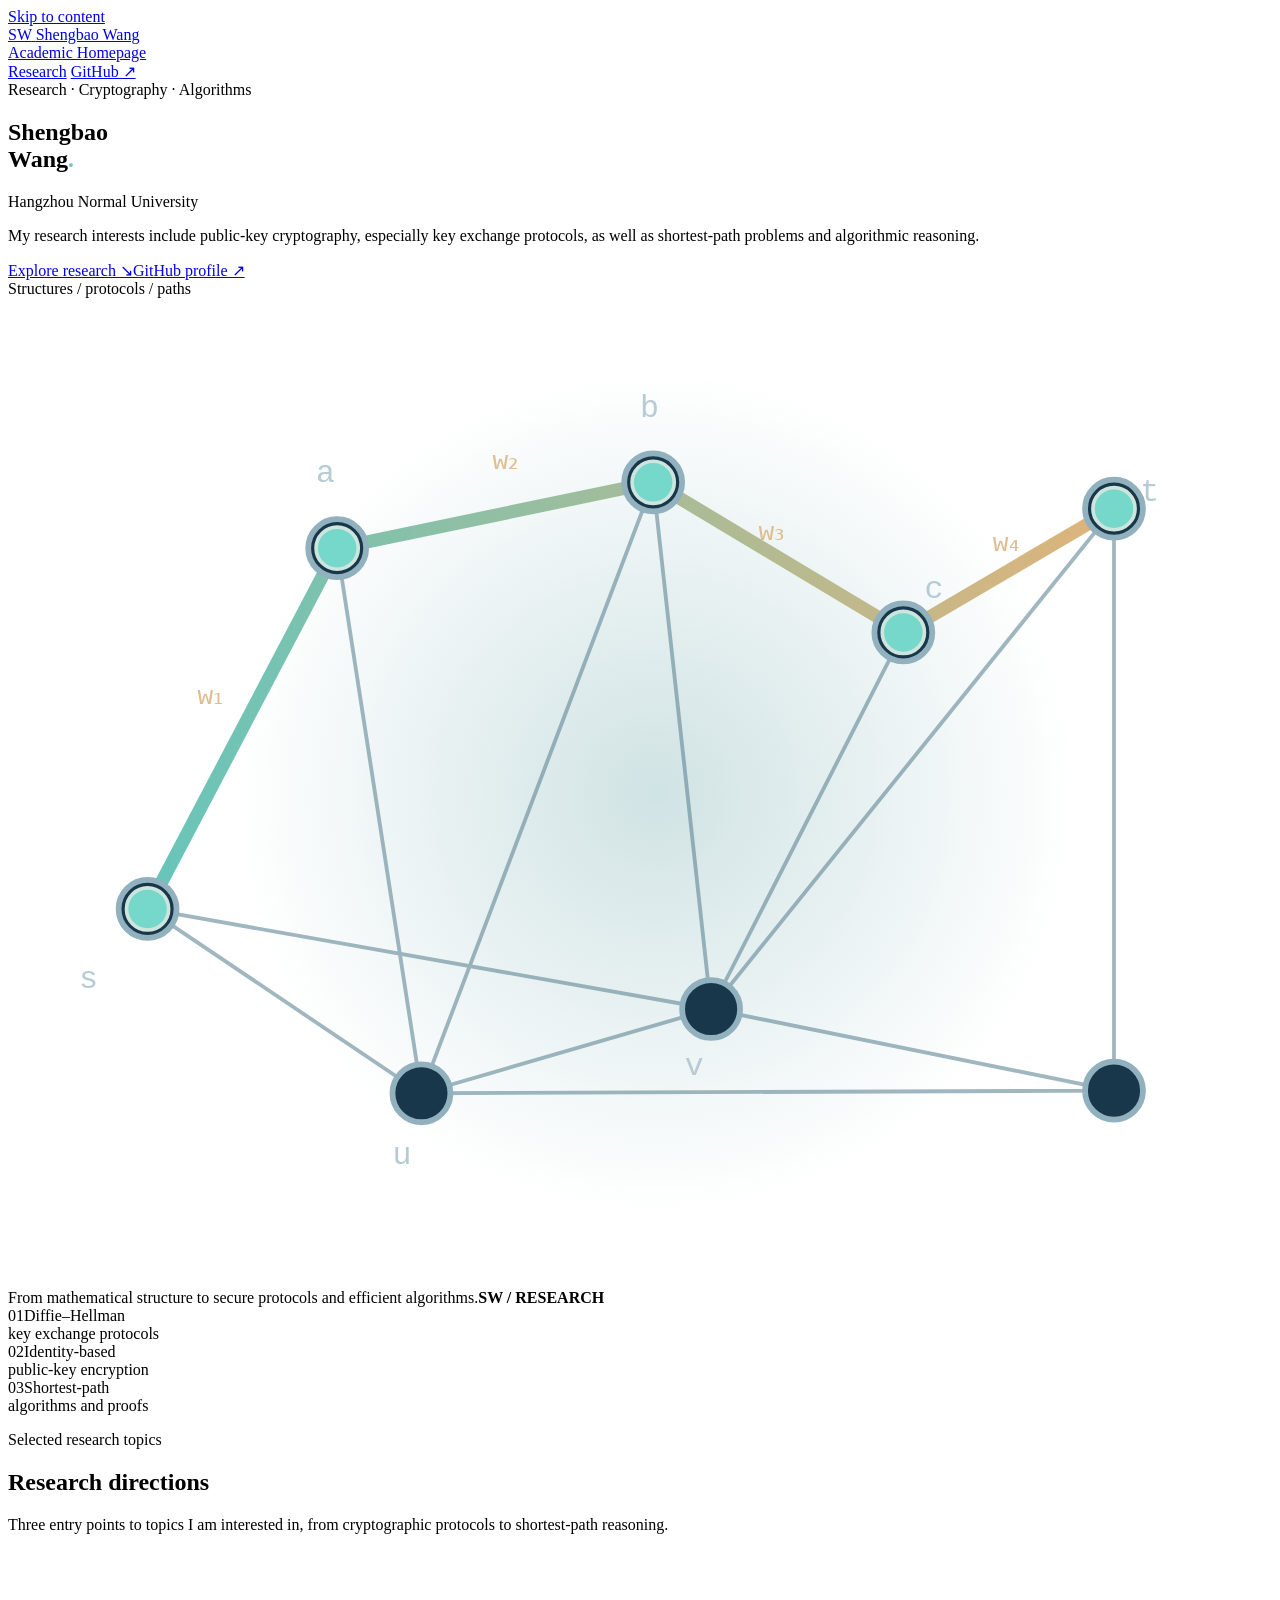
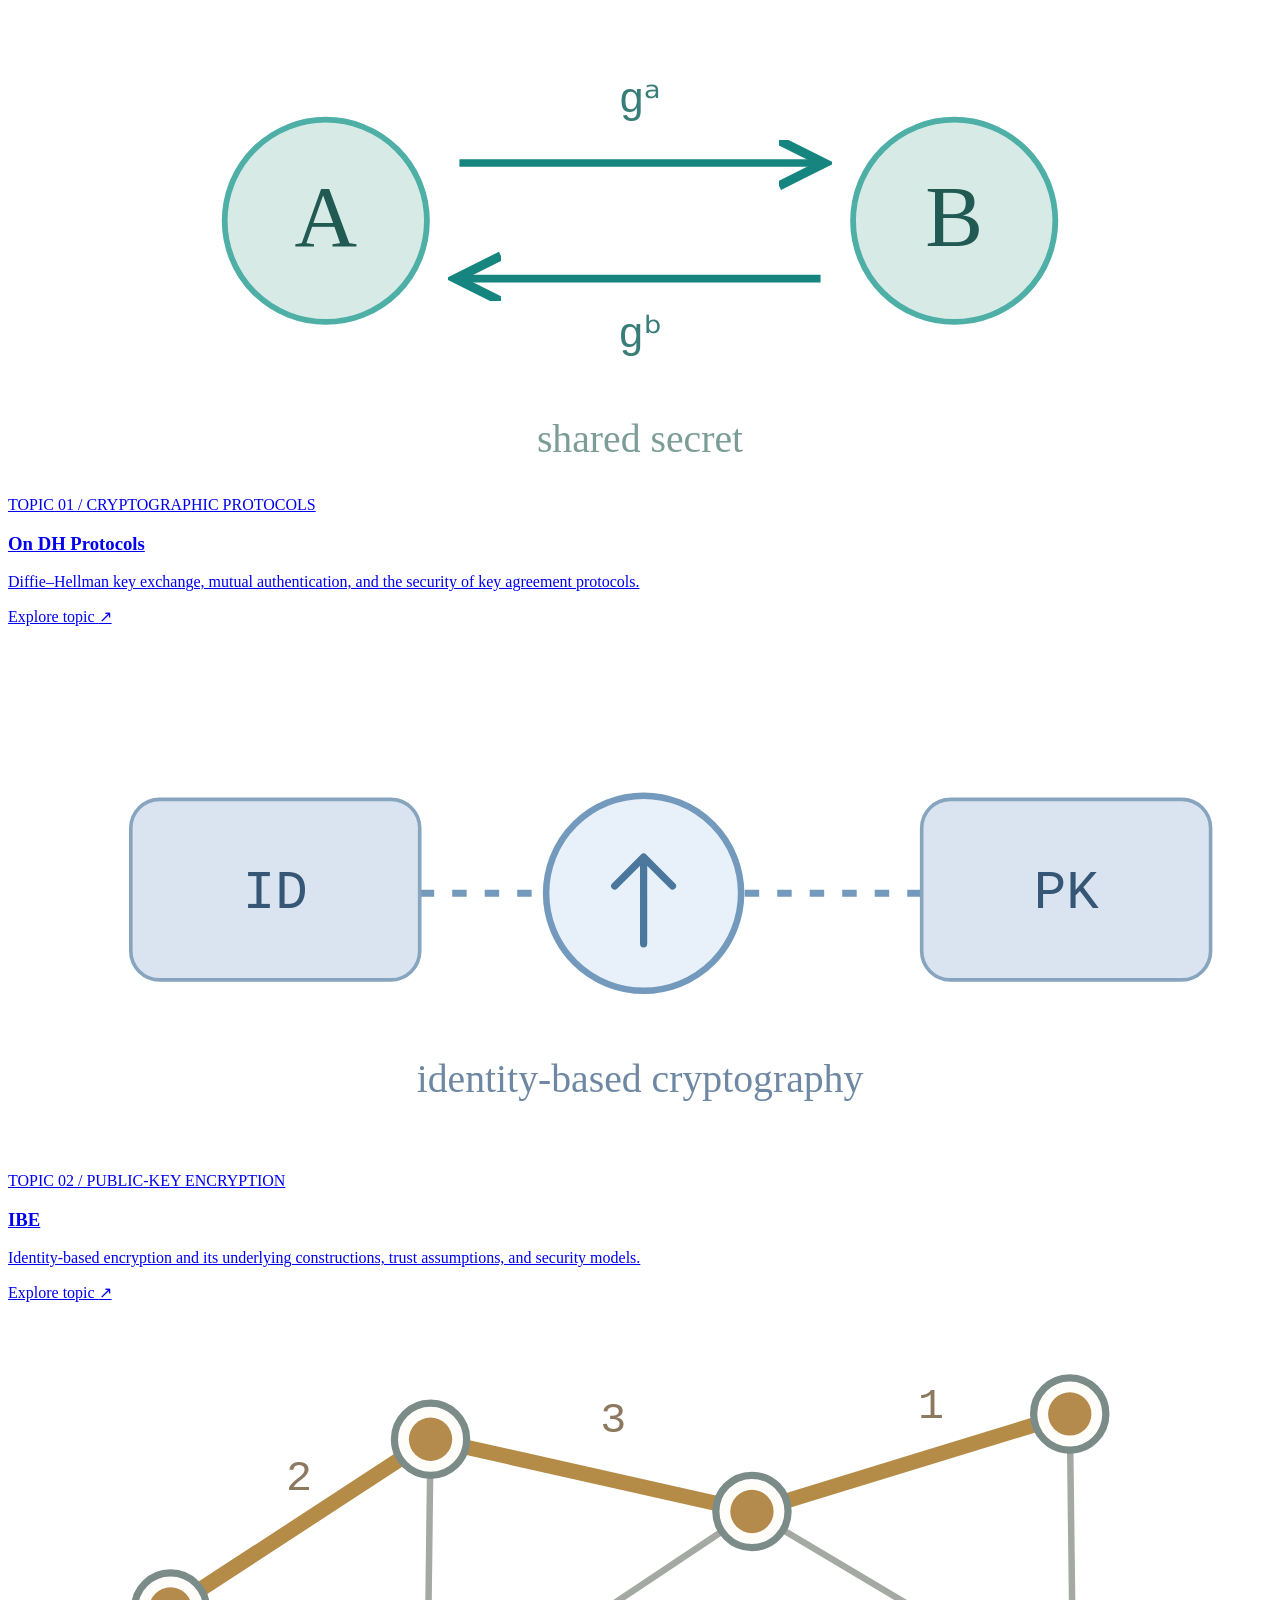
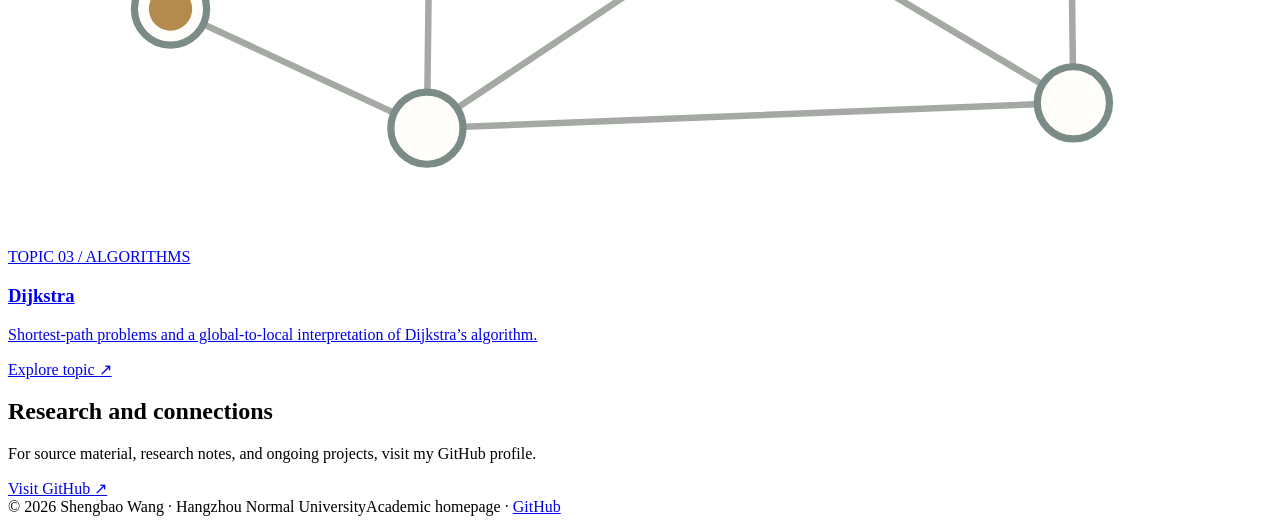
==== index.html @ 523c3961 "Add files via upload" ====
<!doctype html>
<html lang="en">
<head>
  <meta charset="utf-8">
  <meta name="viewport" content="width=device-width, initial-scale=1">
  <meta name="description" content="Shengbao Wang — academic homepage. Research interests in public-key cryptography, key exchange protocols, identity-based encryption, and shortest-path algorithms.">
  <meta name="theme-color" content="#11253a">
  <meta property="og:type" content="website">
  <meta property="og:title" content="Shengbao Wang | Academic Homepage">
  <meta property="og:description" content="Public-key cryptography, key exchange protocols, identity-based encryption, and shortest-path problems.">
  <title>Shengbao Wang | Academic Homepage</title>
  <link rel="stylesheet" href="assets/style.css">
</head>
<body>
<a class="skip" href="#main">Skip to content</a>
<header class="site-head">
  <div class="container head-inner">
    <a class="brand" href="index.html" aria-label="Shengbao Wang — Home">
      <span class="brand-mark" aria-hidden="true">SW</span>
      <span><span class="brand-name">Shengbao Wang</span><br><span class="brand-meta">Academic Homepage</span></span>
    </a>
    <nav class="head-nav" aria-label="Main navigation">
      <a href="#research">Research</a>
      <a class="nav-external" href="https://github.com/PaulWang2024" target="_blank" rel="noopener noreferrer">GitHub ↗</a>
    </nav>
  </div>
</header>
<main id="main">
  <section class="hero" aria-labelledby="main-title">
    <div class="container hero-grid">
      <div>
        <div class="eyebrow">Research · Cryptography · Algorithms</div>
        <h1 id="main-title">Shengbao<br>Wang<span style="color:#72c8bd">.</span></h1>
        <p class="university">Hangzhou Normal University</p>
        <p class="statement">My research interests include <span class="under-accent">public-key cryptography</span>, especially <span class="under-accent">key exchange protocols</span>, as well as <span class="under-accent">shortest-path problems</span> and algorithmic reasoning.</p>
        <div class="hero-actions"><a class="button button-primary" href="#research">Explore research <span aria-hidden="true">↘</span></a><a class="button button-outline" href="https://github.com/PaulWang2024" target="_blank" rel="noopener noreferrer">GitHub profile ↗</a></div>
      </div>
      <div class="hero-art" aria-hidden="true">
        <div class="graphic-shell">
          <div class="graphic-overline"><span>Structures / protocols / paths</span></div>
          <svg class="network-art" viewBox="0 0 480 375" role="img" aria-label="Abstract graph of linked nodes and a highlighted path">
            <defs><linearGradient id="pathg" x1="0" x2="1"><stop offset="0" stop-color="#67c5ba"/><stop offset="1" stop-color="#dfb47a"/></linearGradient><radialGradient id="halo"><stop offset="0" stop-color="#297e83" stop-opacity=".22"/><stop offset="1" stop-color="#297e83" stop-opacity="0"/></radialGradient></defs>
            <circle cx="246" cy="188" r="160" fill="url(#halo)"/>
            <g stroke="#5d8494" stroke-width="1.45" opacity=".58" fill="none"><path d="M53 232 125 95 245 70 340 127 420 80"/><path d="M53 232 157 302 267 270 340 127"/><path d="M125 95 157 302 245 70 267 270 420 80"/><path d="M157 302 420 301 420 80"/><path d="M53 232 267 270 420 301"/></g>
            <g stroke="url(#pathg)" stroke-width="5" stroke-linecap="round" stroke-linejoin="round" fill="none"><path d="M53 232 125 95 245 70 340 127 420 80"/></g>
            <g fill="#18374a" stroke="#92b1be" stroke-width="2.2"><circle cx="53" cy="232" r="11"/><circle cx="125" cy="95" r="11"/><circle cx="245" cy="70" r="11"/><circle cx="340" cy="127" r="11"/><circle cx="420" cy="80" r="11"/><circle cx="157" cy="302" r="11"/><circle cx="267" cy="270" r="11"/><circle cx="420" cy="301" r="11"/></g>
            <g fill="#76d7cb" stroke="#cee5dd" stroke-width="1.4"><circle cx="53" cy="232" r="8"/><circle cx="125" cy="95" r="8"/><circle cx="245" cy="70" r="8"/><circle cx="340" cy="127" r="8"/><circle cx="420" cy="80" r="8"/></g>
            <g fill="#b6cbd3" font-size="12" font-family="Consolas,monospace"><text x="27" y="262">s</text><text x="117" y="70">a</text><text x="240" y="45">b</text><text x="348" y="114">c</text><text x="430" y="77">t</text><text x="146" y="329">u</text><text x="257" y="295">v</text></g>
            <g fill="#debd91" font-size="10" font-family="Consolas,monospace"><text x="72" y="154">w₁</text><text x="184" y="65">w₂</text><text x="285" y="92">w₃</text><text x="374" y="96">w₄</text></g>
          </svg>
          <div class="art-legend"><span>From mathematical structure to secure protocols and efficient algorithms.</span><strong>SW / RESEARCH</strong></div>
        </div>
      </div>
    </div>
  </section>
  <div class="short-note" aria-label="Research areas at a glance"><div class="container short-grid"><div class="short-item"><span class="short-n">01</span><span>Diffie–Hellman<br>key exchange protocols</span></div><div class="short-item"><span class="short-n">02</span><span>Identity-based<br>public-key encryption</span></div><div class="short-item"><span class="short-n">03</span><span>Shortest-path<br>algorithms and proofs</span></div></div></div>
  <section id="research" class="section" aria-labelledby="research-title"><div class="container"><div class="section-header"><div><p class="small-title">Selected research topics</p><h2 id="research-title">Research directions</h2></div><p class="section-lead">Three entry points to topics I am interested in, from cryptographic protocols to shortest-path reasoning.</p></div>
  <div class="research-grid">
    <a class="research-card" href="dh-protocols.html" aria-label="Read about On DH Protocols"><div class="card-art"><svg viewBox="0 0 350 150" role="img" aria-label="Diffie–Hellman message exchange illustration"><defs><marker id="arr" markerWidth="7" markerHeight="7" refX="5" refY="3" orient="auto"><path d="M0 0L6 3L0 6" fill="none" stroke="#16857f" stroke-width="1.2"/></marker></defs><circle cx="88" cy="75" r="28" fill="#d7eae5" stroke="#4eafa6" stroke-width="1.6"/><circle cx="262" cy="75" r="28" fill="#d7eae5" stroke="#4eafa6" stroke-width="1.6"/><text x="88" y="82" font-family="Georgia,serif" text-anchor="middle" font-size="24" fill="#215953">A</text><text x="262" y="82" font-family="Georgia,serif" text-anchor="middle" font-size="24" fill="#215953">B</text><path d="M125 59H224" stroke="#16857f" stroke-width="2.1" marker-end="url(#arr)"/><path d="M225 91H126" stroke="#16857f" stroke-width="2.1" marker-end="url(#arr)"/><text x="175" y="45" text-anchor="middle" font-size="12" fill="#387d77" font-family="Consolas,monospace">gᵃ</text><text x="175" y="110" text-anchor="middle" font-size="12" fill="#387d77" font-family="Consolas,monospace">gᵇ</text><text x="175" y="139" text-anchor="middle" font-size="11" fill="#7b9d96">shared secret</text></svg></div><div class="card-body"><span class="card-index">TOPIC 01 / CRYPTOGRAPHIC PROTOCOLS</span><h3>On DH Protocols</h3><p>Diffie–Hellman key exchange, mutual authentication, and the security of key agreement protocols.</p><div class="card-link">Explore topic <span class="arrow" aria-hidden="true">↗</span></div></div></a>
    <a class="research-card" href="ibe.html" aria-label="Read about Identity-Based Encryption"><div class="card-art"><svg viewBox="0 0 350 150" role="img" aria-label="Identity to public key illustration"><path d="M69 74H148" stroke="#7399bd" stroke-width="2" stroke-dasharray="4 5"/><path d="M204 74H283" stroke="#7399bd" stroke-width="2" stroke-dasharray="4 5"/><rect x="34" y="48" rx="8" width="80" height="50" fill="#d9e4f0" stroke="#87a5bf"/><text x="74" y="78" text-anchor="middle" font-size="15" font-family="Consolas,monospace" fill="#355675">ID</text><circle cx="176" cy="74" r="27" fill="#e8f0fa" stroke="#7399bd" stroke-width="1.8"/><path d="M176 64v24m-8-16 8-8 8 8" fill="none" stroke="#4b779c" stroke-width="2" stroke-linecap="round" stroke-linejoin="round"/><rect x="253" y="48" rx="8" width="80" height="50" fill="#d9e4f0" stroke="#87a5bf"/><text x="293" y="78" text-anchor="middle" font-size="15" font-family="Consolas,monospace" fill="#355675">PK</text><text x="175" y="129" text-anchor="middle" font-size="11" fill="#6e87a3">identity-based cryptography</text></svg></div><div class="card-body"><span class="card-index">TOPIC 02 / PUBLIC-KEY ENCRYPTION</span><h3>IBE</h3><p>Identity-based encryption and its underlying constructions, trust assumptions, and security models.</p><div class="card-link">Explore topic <span class="arrow" aria-hidden="true">↗</span></div></div></a>
    <a class="research-card" href="dijkstra.html" aria-label="Read about Dijkstra and shortest-path problems"><div class="card-art"><svg viewBox="0 0 350 150" role="img" aria-label="Highlighted shortest path in a weighted graph"><g stroke="#a4a9a3" stroke-width="1.8" fill="none"><path d="M45 85 117 38 206 58 294 31M45 85 116 118 206 58 295 111M117 38 116 118 295 111 294 31"/></g><path d="M45 85 117 38 206 58 294 31" stroke="#b58b48" stroke-width="4.2" fill="none" stroke-linecap="round"/><g fill="#fffdf9" stroke="#7b8b88" stroke-width="2"><circle cx="45" cy="85" r="10"/><circle cx="117" cy="38" r="10"/><circle cx="206" cy="58" r="10"/><circle cx="294" cy="31" r="10"/><circle cx="116" cy="118" r="10"/><circle cx="295" cy="111" r="10"/></g><g fill="#b48b4d"><circle cx="45" cy="85" r="6"/><circle cx="117" cy="38" r="6"/><circle cx="206" cy="58" r="6"/><circle cx="294" cy="31" r="6"/></g><g fill="#8d7860" font-family="Consolas,monospace" font-size="12"><text x="77" y="52">2</text><text x="164" y="36">3</text><text x="252" y="32">1</text></g></svg></div><div class="card-body"><span class="card-index">TOPIC 03 / ALGORITHMS</span><h3>Dijkstra</h3><p>Shortest-path problems and a global-to-local interpretation of Dijkstra’s algorithm.</p><div class="card-link">Explore topic <span class="arrow" aria-hidden="true">↗</span></div></div></a>
  </div></div></section>
  <section class="about-band" aria-labelledby="connect-heading"><div class="container about-inner"><div><h2 id="connect-heading">Research and connections</h2><p>For source material, research notes, and ongoing projects, visit my GitHub profile.</p></div><a class="button button-ink" href="https://github.com/PaulWang2024" target="_blank" rel="noopener noreferrer">Visit GitHub ↗</a></div></section>
</main>
<footer class="site-foot"><div class="container footer-inner"><span>© 2026 Shengbao Wang · Hangzhou Normal University</span><span>Academic homepage · <a href="https://github.com/PaulWang2024" target="_blank" rel="noopener noreferrer">GitHub</a></span></div></footer>
</body>
</html>
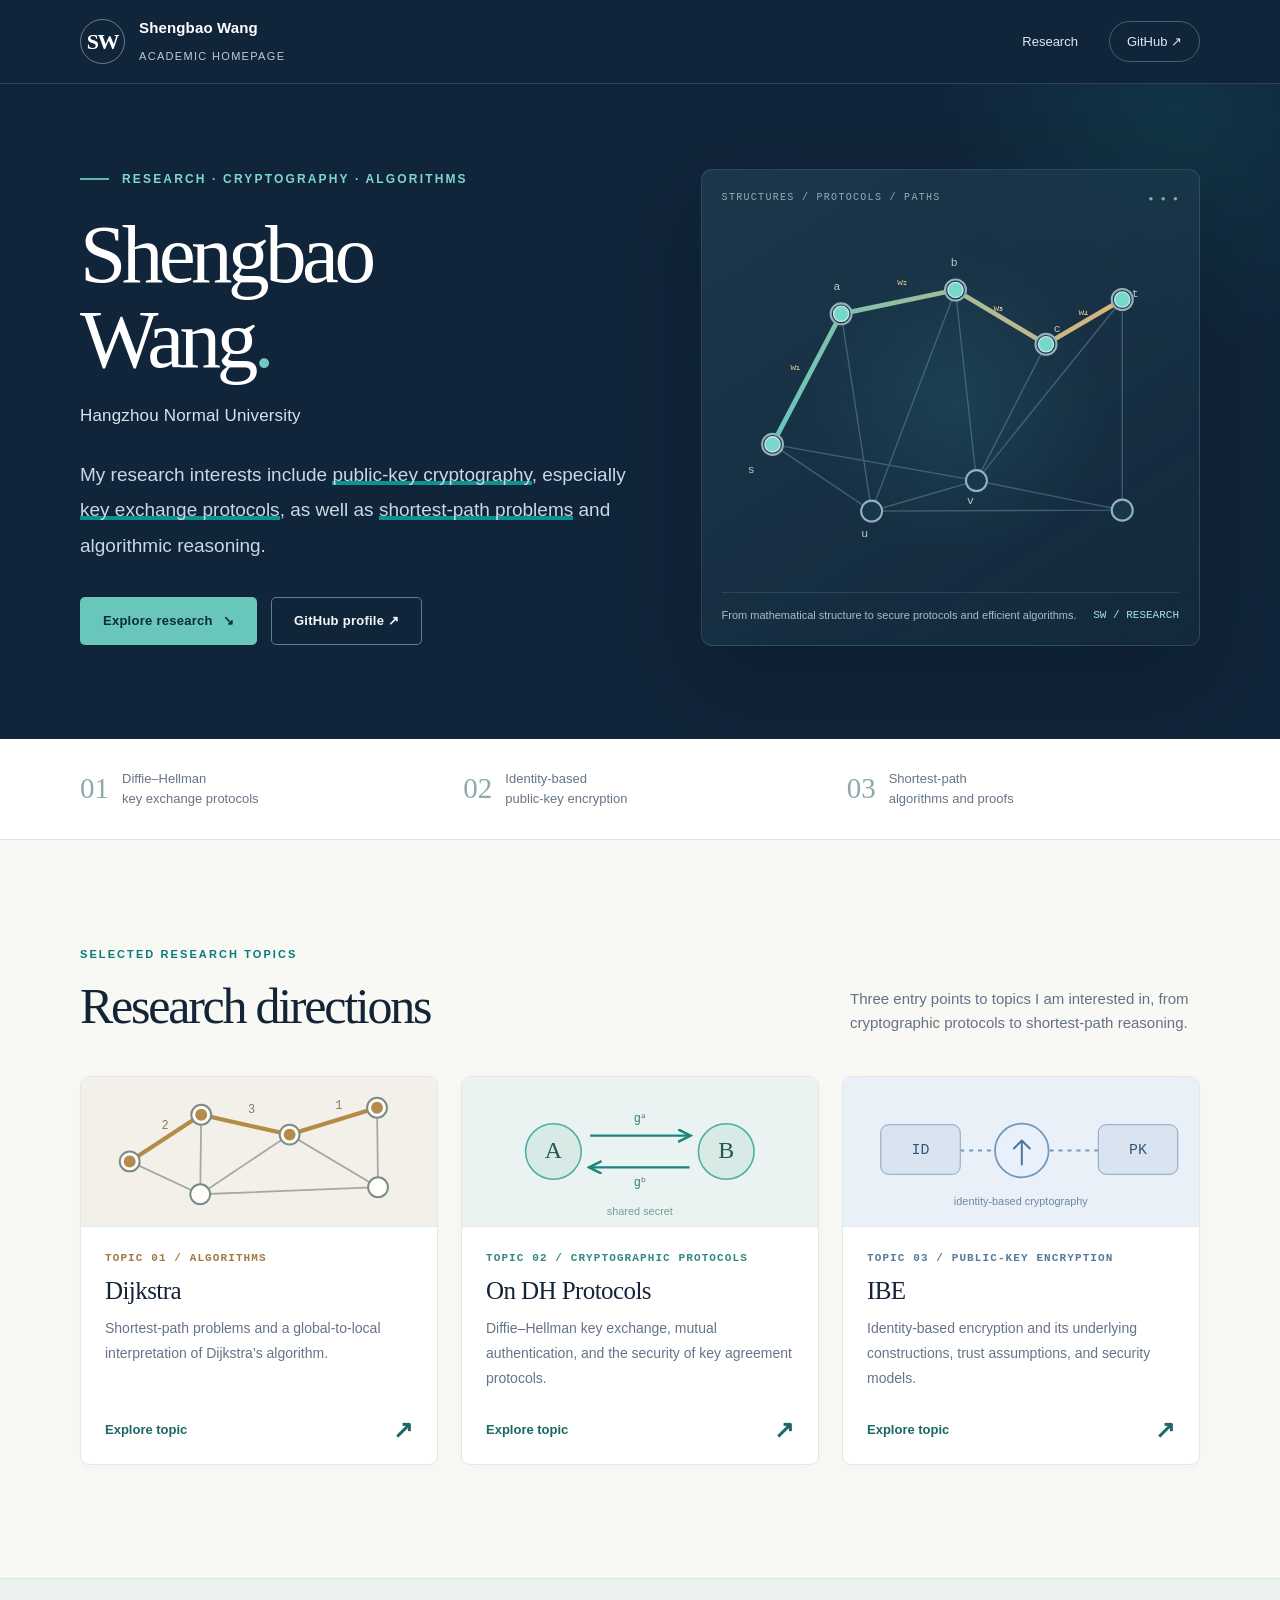
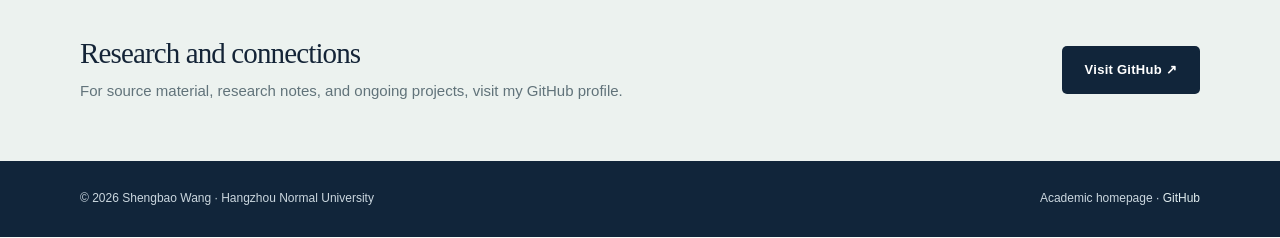
==== commit 9ca84825: "Add files via upload" ====
--- a/index.html
+++ b/index.html
@@ -9,7 +9,15 @@
   <meta property="og:title" content="Shengbao Wang | Academic Homepage">
   <meta property="og:description" content="Public-key cryptography, key exchange protocols, identity-based encryption, and shortest-path problems.">
   <title>Shengbao Wang | Academic Homepage</title>
-  <link rel="stylesheet" href="assets/style.css">
+  <!-- Embedded styles for reliable GitHub Pages deployment -->
+<style>
+/* Shengbao Wang — Academic homepage | no frameworks or external assets */
+:root{--ink:#142437;--muted:#526175;--line:#dbe2e8;--bg:#f8f8f5;--paper:#fff;--navy:#11253a;--teal:#087a78;--gold:#d3a76e;--soft:#edf4f2;--max:1120px}
+*{box-sizing:border-box}html{scroll-behavior:smooth}body{margin:0;background:var(--bg);color:var(--ink);font-family:Inter,"Segoe UI",Arial,Helvetica,sans-serif;-webkit-font-smoothing:antialiased;line-height:1.65}a{color:inherit}a:focus-visible{outline:3px solid #36a2a5;outline-offset:4px;border-radius:3px}.skip{position:absolute;top:-100px;left:12px;background:white;z-index:100;padding:8px 12px}.skip:focus{top:12px}.container{width:min(calc(100% - 52px),var(--max));margin:0 auto}.site-head{height:84px;border-bottom:1px solid rgba(255,255,255,.13);background:var(--navy);color:#fff}.head-inner{height:100%;display:flex;align-items:center;justify-content:space-between;gap:24px}.brand{display:flex;align-items:center;gap:14px;text-decoration:none}.brand-mark{font:600 22px Georgia,"Times New Roman",serif;letter-spacing:-.06em;border:1px solid rgba(255,255,255,.38);width:45px;height:45px;display:grid;place-items:center;border-radius:50%;color:white}.brand-name{font-weight:700;letter-spacing:.01em;font-size:15px}.brand-meta{font-size:11px;letter-spacing:.12em;color:#bbcad5;text-transform:uppercase}.head-nav{display:flex;align-items:center;gap:31px}.head-nav a{font-size:13px;text-decoration:none;color:#dce7ed;font-weight:500;transition:color .2s}.head-nav a:hover{color:#8edbd2}.head-nav .nav-external{border:1px solid rgba(255,255,255,.25);border-radius:999px;padding:9px 17px}.hero{background:var(--navy);position:relative;overflow:hidden;color:white}.hero:before{content:"";position:absolute;width:470px;height:470px;right:-130px;top:-200px;background:radial-gradient(circle,#0f756e33 0%,transparent 70%);pointer-events:none}.hero-grid{min-height:595px;display:grid;grid-template-columns:1.07fr .93fr;align-items:center;gap:46px;padding:85px 0 93px}.eyebrow{font-size:12px;letter-spacing:.18em;text-transform:uppercase;color:#7dd7cc;font-weight:700;display:flex;gap:13px;align-items:center}.eyebrow:before{content:"";width:29px;height:2px;background:#5bb9ad}.hero h1,.page-hero h1{font:normal clamp(58px,6.5vw,90px)/1.02 Georgia,"Times New Roman",serif;letter-spacing:-.055em;margin:23px 0 20px}.hero .university{font-size:17px;color:#d7e3ec;letter-spacing:.01em;margin:0 0 27px}.hero p.statement{max-width:570px;font-size:19px;line-height:1.86;color:#c9d8e3;margin:0 0 34px;font-weight:400}.under-accent{background:linear-gradient(transparent 82%,#0d938d 82%)}.hero-actions{display:flex;flex-wrap:wrap;gap:14px}.button{display:inline-flex;align-items:center;justify-content:center;gap:10px;padding:12px 22px;min-height:48px;font-size:13px;font-weight:700;letter-spacing:.02em;text-decoration:none;border:1px solid transparent;border-radius:5px;transition:transform .16s,background .16s,border-color .16s}.button:hover{transform:translateY(-2px)}.button-primary{background:#68c6bb;color:#092e38}.button-primary:hover{background:#8bddd3}.button-outline{color:#f4f9fb;border-color:#647c8d}.button-outline:hover{border-color:#a8c2cf}.button-ink{background:var(--navy);color:white}.button-ink:hover{background:#21445b}.button-soft{background:#e8f2f0;color:#105c5b}.button-soft:hover{background:#d7e9e6}.hero-art{width:100%;align-self:center}.graphic-shell{border:1px solid #50718461;border-radius:11px;padding:20px;background:linear-gradient(148deg,#213e52b5,#152c3d8f);box-shadow:0 36px 85px #07142464;position:relative}.graphic-overline{color:#90afba;display:flex;align-items:center;justify-content:space-between;font-family:Consolas,Menlo,monospace;font-size:10px;letter-spacing:.13em;text-transform:uppercase}.graphic-overline:after{content:"●  ●  ●";font-size:8px;color:#7eaeae;letter-spacing:.16em}.network-art{width:100%;display:block;margin:12px auto 8px;aspect-ratio:1.25}.art-legend{display:flex;justify-content:space-between;gap:10px;align-items:center;border-top:1px solid #63809045;padding-top:13px;color:#a8bdc9;font-size:11px}.art-legend strong{font-family:Consolas,Menlo,monospace;font-weight:400;color:#a5e2da}.short-note{padding:30px 0;border-bottom:1px solid var(--line);background:#fff}.short-grid{display:grid;grid-template-columns:1fr 1fr 1fr;gap:30px}.short-item{display:flex;gap:13px;align-items:center}.short-n{font:normal 29px Georgia,serif;color:#8caaa8}.short-item span:last-child{color:#667585;font-size:13px;line-height:1.55}.section{padding:105px 0 113px}.section-header{display:flex;justify-content:space-between;align-items:end;gap:28px;margin-bottom:40px}.small-title{font-size:11px;letter-spacing:.19em;text-transform:uppercase;color:var(--teal);font-weight:800;margin:0 0 13px}.section h2,.detail-section h2{font:normal clamp(35px,4.1vw,50px)/1.2 Georgia,"Times New Roman",serif;letter-spacing:-.045em;margin:0}.section-lead{color:#647283;max-width:350px;margin:0;font-size:15px}.research-grid{display:grid;grid-template-columns:repeat(3,minmax(0,1fr));gap:23px}.research-card{position:relative;background:#fff;border:1px solid #e1e8e9;border-radius:9px;text-decoration:none;overflow:hidden;display:flex;flex-direction:column;min-height:385px;box-shadow:0 4px 16px #11253a06;transition:transform .2s,box-shadow .2s,border-color .2s}.research-card:hover{transform:translateY(-5px);box-shadow:0 17px 35px #11253a16;border-color:#a4c7c3}.card-art{height:150px;background:#ebf3f2;display:flex;justify-content:center;align-items:center;border-bottom:1px solid #dfebe9;overflow:hidden}.card-art svg{max-width:100%;height:100%}.research-card[href="ibe.html"] .card-art{background:#eaf0f7}.research-card[href="dijkstra.html"] .card-art{background:#f3f0e9}.card-body{padding:25px 24px 22px;display:flex;flex-direction:column;flex:1}.card-index{font:600 11px Consolas,Menlo,monospace;letter-spacing:.1em;color:#318981}.research-card[href="ibe.html"] .card-index{color:#587899}.research-card[href="dijkstra.html"] .card-index{color:#a27842}.card-body h3{font:normal 25px/1.2 Georgia,serif;letter-spacing:-.023em;margin:12px 0 10px}.card-body p{color:#657488;font-size:14px;line-height:1.78;margin:0 0 27px}.card-link{margin-top:auto;display:flex;justify-content:space-between;align-items:center;color:#1b6865;font-size:13px;font-weight:750}.arrow{font-size:24px;line-height:1}.about-band{background:#ecf2ef;border-top:1px solid #dce7e2;padding:58px 0}.about-inner{display:flex;align-items:center;justify-content:space-between;gap:36px}.about-band h2{font:normal 29px Georgia,serif;letter-spacing:-.03em;margin:0 0 9px}.about-band p{margin:0;color:#61737a;max-width:650px;font-size:15px}.about-band .button{flex-shrink:0}.site-foot{background:var(--navy);color:#cbd7df;padding:28px 0}.footer-inner{display:flex;align-items:center;justify-content:space-between;gap:12px;font-size:12px}.footer-inner a{text-decoration:none;color:#e0ecee}.footer-inner a:hover{text-decoration:underline}.subpage .site-head{border-bottom:1px solid #294258}.page-hero{background:var(--navy);color:#fff;padding:66px 0 80px}.breadcrumb{font-size:12px;display:flex;gap:11px;color:#9fb9c4;align-items:center}.breadcrumb a{color:#bfe3e1;text-decoration:none}.breadcrumb a:hover{text-decoration:underline}.page-hero h1{font-size:clamp(50px,5.2vw,72px);margin:29px 0 20px;max-width:920px}.page-hero .page-subtitle{font-size:19px;line-height:1.85;color:#c9d9e1;max-width:770px;margin:0}.detail-section{padding:79px 0 105px}.detail-grid{display:grid;grid-template-columns:1.25fr .75fr;gap:65px}.detail-section h2{font-size:34px;margin:0 0 23px}.detail-section p{color:#4e5e70;font-size:16px;line-height:1.95;max-width:740px}.detail-section h3{font:normal 24px Georgia,serif;margin:30px 0 12px}.topic-list{padding-left:23px;color:#4c5d70;line-height:2.2}.side-note{background:#fff;border:1px solid #dbe4e8;border-radius:8px;padding:27px 26px;height:fit-content}.side-note .small-title{margin-bottom:18px}.side-note p{font-size:14px;line-height:1.75;margin:0 0 18px}.side-note .button{width:100%;margin-top:7px}.side-note hr{border:0;border-top:1px solid #e3e9ec;margin:21px 0}.minilink{color:#087a78;text-decoration:none;font-weight:700;font-size:13px}.minilink:hover{text-decoration:underline}.support-note{color:#6c7b89;font-size:13px;border-top:1px solid #dbe2e8;padding-top:17px;margin-top:35px}.subpage .section{padding:60px 0}.muted-kicker{font-size:12px;color:#697e8b;text-transform:uppercase;letter-spacing:.1em;font-weight:700}.button svg{width:16px;height:16px}
+@media (max-width:940px){.hero-grid{grid-template-columns:1fr .82fr;gap:20px}.hero h1{font-size:63px}.hero p.statement{font-size:17px}.research-grid{gap:15px}.card-body{padding:21px 18px}.card-body h3{font-size:22px}.detail-grid{gap:33px}}
+@media (max-width:720px){.container{width:min(calc(100% - 36px),var(--max))}.site-head{height:73px}.brand-name{font-size:13px}.brand-meta{font-size:9px}.head-nav{gap:15px}.head-nav a{font-size:12px}.head-nav .nav-external{padding:7px 10px}.hero-grid{display:flex;flex-direction:column;align-items:stretch;padding:64px 0 70px;gap:41px}.hero h1{font-size:clamp(55px,14vw,73px)}.hero-art{max-width:520px}.short-grid{grid-template-columns:1fr;gap:12px}.short-note{padding:23px 0}.short-item{gap:12px}.short-n{font-size:23px;min-width:30px}.section{padding:68px 0 80px}.section-header{display:block}.section-lead{margin-top:15px}.research-grid{grid-template-columns:1fr;gap:19px}.research-card{min-height:0}.card-art{height:165px}.card-body{padding:24px}.card-body p{margin-bottom:23px}.about-inner{display:block}.about-inner .button{margin-top:23px}.footer-inner{align-items:flex-start;flex-direction:column;gap:8px}.page-hero{padding:49px 0 63px}.detail-grid{grid-template-columns:1fr;gap:25px}.detail-section{padding:58px 0 75px}}
+@media (prefers-reduced-motion: reduce){html{scroll-behavior:auto}.button,.research-card{transition:none}}
+</style>
 </head>
 <body>
 <a class="skip" href="#main">Skip to content</a>
@@ -56,12 +64,10 @@
   <div class="short-note" aria-label="Research areas at a glance"><div class="container short-grid"><div class="short-item"><span class="short-n">01</span><span>Diffie–Hellman<br>key exchange protocols</span></div><div class="short-item"><span class="short-n">02</span><span>Identity-based<br>public-key encryption</span></div><div class="short-item"><span class="short-n">03</span><span>Shortest-path<br>algorithms and proofs</span></div></div></div>
   <section id="research" class="section" aria-labelledby="research-title"><div class="container"><div class="section-header"><div><p class="small-title">Selected research topics</p><h2 id="research-title">Research directions</h2></div><p class="section-lead">Three entry points to topics I am interested in, from cryptographic protocols to shortest-path reasoning.</p></div>
   <div class="research-grid">
-    <a class="research-card" href="dh-protocols.html" aria-label="Read about On DH Protocols"><div class="card-art"><svg viewBox="0 0 350 150" role="img" aria-label="Diffie–Hellman message exchange illustration"><defs><marker id="arr" markerWidth="7" markerHeight="7" refX="5" refY="3" orient="auto"><path d="M0 0L6 3L0 6" fill="none" stroke="#16857f" stroke-width="1.2"/></marker></defs><circle cx="88" cy="75" r="28" fill="#d7eae5" stroke="#4eafa6" stroke-width="1.6"/><circle cx="262" cy="75" r="28" fill="#d7eae5" stroke="#4eafa6" stroke-width="1.6"/><text x="88" y="82" font-family="Georgia,serif" text-anchor="middle" font-size="24" fill="#215953">A</text><text x="262" y="82" font-family="Georgia,serif" text-anchor="middle" font-size="24" fill="#215953">B</text><path d="M125 59H224" stroke="#16857f" stroke-width="2.1" marker-end="url(#arr)"/><path d="M225 91H126" stroke="#16857f" stroke-width="2.1" marker-end="url(#arr)"/><text x="175" y="45" text-anchor="middle" font-size="12" fill="#387d77" font-family="Consolas,monospace">gᵃ</text><text x="175" y="110" text-anchor="middle" font-size="12" fill="#387d77" font-family="Consolas,monospace">gᵇ</text><text x="175" y="139" text-anchor="middle" font-size="11" fill="#7b9d96">shared secret</text></svg></div><div class="card-body"><span class="card-index">TOPIC 01 / CRYPTOGRAPHIC PROTOCOLS</span><h3>On DH Protocols</h3><p>Diffie–Hellman key exchange, mutual authentication, and the security of key agreement protocols.</p><div class="card-link">Explore topic <span class="arrow" aria-hidden="true">↗</span></div></div></a>
-    <a class="research-card" href="ibe.html" aria-label="Read about Identity-Based Encryption"><div class="card-art"><svg viewBox="0 0 350 150" role="img" aria-label="Identity to public key illustration"><path d="M69 74H148" stroke="#7399bd" stroke-width="2" stroke-dasharray="4 5"/><path d="M204 74H283" stroke="#7399bd" stroke-width="2" stroke-dasharray="4 5"/><rect x="34" y="48" rx="8" width="80" height="50" fill="#d9e4f0" stroke="#87a5bf"/><text x="74" y="78" text-anchor="middle" font-size="15" font-family="Consolas,monospace" fill="#355675">ID</text><circle cx="176" cy="74" r="27" fill="#e8f0fa" stroke="#7399bd" stroke-width="1.8"/><path d="M176 64v24m-8-16 8-8 8 8" fill="none" stroke="#4b779c" stroke-width="2" stroke-linecap="round" stroke-linejoin="round"/><rect x="253" y="48" rx="8" width="80" height="50" fill="#d9e4f0" stroke="#87a5bf"/><text x="293" y="78" text-anchor="middle" font-size="15" font-family="Consolas,monospace" fill="#355675">PK</text><text x="175" y="129" text-anchor="middle" font-size="11" fill="#6e87a3">identity-based cryptography</text></svg></div><div class="card-body"><span class="card-index">TOPIC 02 / PUBLIC-KEY ENCRYPTION</span><h3>IBE</h3><p>Identity-based encryption and its underlying constructions, trust assumptions, and security models.</p><div class="card-link">Explore topic <span class="arrow" aria-hidden="true">↗</span></div></div></a>
-    <a class="research-card" href="dijkstra.html" aria-label="Read about Dijkstra and shortest-path problems"><div class="card-art"><svg viewBox="0 0 350 150" role="img" aria-label="Highlighted shortest path in a weighted graph"><g stroke="#a4a9a3" stroke-width="1.8" fill="none"><path d="M45 85 117 38 206 58 294 31M45 85 116 118 206 58 295 111M117 38 116 118 295 111 294 31"/></g><path d="M45 85 117 38 206 58 294 31" stroke="#b58b48" stroke-width="4.2" fill="none" stroke-linecap="round"/><g fill="#fffdf9" stroke="#7b8b88" stroke-width="2"><circle cx="45" cy="85" r="10"/><circle cx="117" cy="38" r="10"/><circle cx="206" cy="58" r="10"/><circle cx="294" cy="31" r="10"/><circle cx="116" cy="118" r="10"/><circle cx="295" cy="111" r="10"/></g><g fill="#b48b4d"><circle cx="45" cy="85" r="6"/><circle cx="117" cy="38" r="6"/><circle cx="206" cy="58" r="6"/><circle cx="294" cy="31" r="6"/></g><g fill="#8d7860" font-family="Consolas,monospace" font-size="12"><text x="77" y="52">2</text><text x="164" y="36">3</text><text x="252" y="32">1</text></g></svg></div><div class="card-body"><span class="card-index">TOPIC 03 / ALGORITHMS</span><h3>Dijkstra</h3><p>Shortest-path problems and a global-to-local interpretation of Dijkstra’s algorithm.</p><div class="card-link">Explore topic <span class="arrow" aria-hidden="true">↗</span></div></div></a>
+    <a class="research-card" href="dijkstra.html" aria-label="Read about Dijkstra and shortest-path problems"><div class="card-art"><svg viewBox="0 0 350 150" role="img" aria-label="Highlighted shortest path in a weighted graph"><g stroke="#a4a9a3" stroke-width="1.8" fill="none"><path d="M45 85 117 38 206 58 294 31M45 85 116 118 206 58 295 111M117 38 116 118 295 111 294 31"/></g><path d="M45 85 117 38 206 58 294 31" stroke="#b58b48" stroke-width="4.2" fill="none" stroke-linecap="round"/><g fill="#fffdf9" stroke="#7b8b88" stroke-width="2"><circle cx="45" cy="85" r="10"/><circle cx="117" cy="38" r="10"/><circle cx="206" cy="58" r="10"/><circle cx="294" cy="31" r="10"/><circle cx="116" cy="118" r="10"/><circle cx="295" cy="111" r="10"/></g><g fill="#b48b4d"><circle cx="45" cy="85" r="6"/><circle cx="117" cy="38" r="6"/><circle cx="206" cy="58" r="6"/><circle cx="294" cy="31" r="6"/></g><g fill="#8d7860" font-family="Consolas,monospace" font-size="12"><text x="77" y="52">2</text><text x="164" y="36">3</text><text x="252" y="32">1</text></g></svg></div><div class="card-body"><span class="card-index">TOPIC 01 / ALGORITHMS</span><h3>Dijkstra</h3><p>Shortest-path problems and a global-to-local interpretation of Dijkstra’s algorithm.</p><div class="card-link">Explore topic <span class="arrow" aria-hidden="true">↗</span></div></div></a><a class="research-card" href="dh-protocols.html" aria-label="Read about On DH Protocols"><div class="card-art"><svg viewBox="0 0 350 150" role="img" aria-label="Diffie–Hellman message exchange illustration"><defs><marker id="arr" markerWidth="7" markerHeight="7" refX="5" refY="3" orient="auto"><path d="M0 0L6 3L0 6" fill="none" stroke="#16857f" stroke-width="1.2"/></marker></defs><circle cx="88" cy="75" r="28" fill="#d7eae5" stroke="#4eafa6" stroke-width="1.6"/><circle cx="262" cy="75" r="28" fill="#d7eae5" stroke="#4eafa6" stroke-width="1.6"/><text x="88" y="82" font-family="Georgia,serif" text-anchor="middle" font-size="24" fill="#215953">A</text><text x="262" y="82" font-family="Georgia,serif" text-anchor="middle" font-size="24" fill="#215953">B</text><path d="M125 59H224" stroke="#16857f" stroke-width="2.1" marker-end="url(#arr)"/><path d="M225 91H126" stroke="#16857f" stroke-width="2.1" marker-end="url(#arr)"/><text x="175" y="45" text-anchor="middle" font-size="12" fill="#387d77" font-family="Consolas,monospace">gᵃ</text><text x="175" y="110" text-anchor="middle" font-size="12" fill="#387d77" font-family="Consolas,monospace">gᵇ</text><text x="175" y="139" text-anchor="middle" font-size="11" fill="#7b9d96">shared secret</text></svg></div><div class="card-body"><span class="card-index">TOPIC 02 / CRYPTOGRAPHIC PROTOCOLS</span><h3>On DH Protocols</h3><p>Diffie–Hellman key exchange, mutual authentication, and the security of key agreement protocols.</p><div class="card-link">Explore topic <span class="arrow" aria-hidden="true">↗</span></div></div></a><a class="research-card" href="ibe.html" aria-label="Read about Identity-Based Encryption"><div class="card-art"><svg viewBox="0 0 350 150" role="img" aria-label="Identity to public key illustration"><path d="M69 74H148" stroke="#7399bd" stroke-width="2" stroke-dasharray="4 5"/><path d="M204 74H283" stroke="#7399bd" stroke-width="2" stroke-dasharray="4 5"/><rect x="34" y="48" rx="8" width="80" height="50" fill="#d9e4f0" stroke="#87a5bf"/><text x="74" y="78" text-anchor="middle" font-size="15" font-family="Consolas,monospace" fill="#355675">ID</text><circle cx="176" cy="74" r="27" fill="#e8f0fa" stroke="#7399bd" stroke-width="1.8"/><path d="M176 64v24m-8-16 8-8 8 8" fill="none" stroke="#4b779c" stroke-width="2" stroke-linecap="round" stroke-linejoin="round"/><rect x="253" y="48" rx="8" width="80" height="50" fill="#d9e4f0" stroke="#87a5bf"/><text x="293" y="78" text-anchor="middle" font-size="15" font-family="Consolas,monospace" fill="#355675">PK</text><text x="175" y="129" text-anchor="middle" font-size="11" fill="#6e87a3">identity-based cryptography</text></svg></div><div class="card-body"><span class="card-index">TOPIC 03 / PUBLIC-KEY ENCRYPTION</span><h3>IBE</h3><p>Identity-based encryption and its underlying constructions, trust assumptions, and security models.</p><div class="card-link">Explore topic <span class="arrow" aria-hidden="true">↗</span></div></div></a>
   </div></div></section>
   <section class="about-band" aria-labelledby="connect-heading"><div class="container about-inner"><div><h2 id="connect-heading">Research and connections</h2><p>For source material, research notes, and ongoing projects, visit my GitHub profile.</p></div><a class="button button-ink" href="https://github.com/PaulWang2024" target="_blank" rel="noopener noreferrer">Visit GitHub ↗</a></div></section>
 </main>
 <footer class="site-foot"><div class="container footer-inner"><span>© 2026 Shengbao Wang · Hangzhou Normal University</span><span>Academic homepage · <a href="https://github.com/PaulWang2024" target="_blank" rel="noopener noreferrer">GitHub</a></span></div></footer>
-</body>
+<script data-goatcounter="https://paulwang2026.goatcounter.com/count" async src="https://gc.zgo.at/count.js"></script></body>
 </html>
